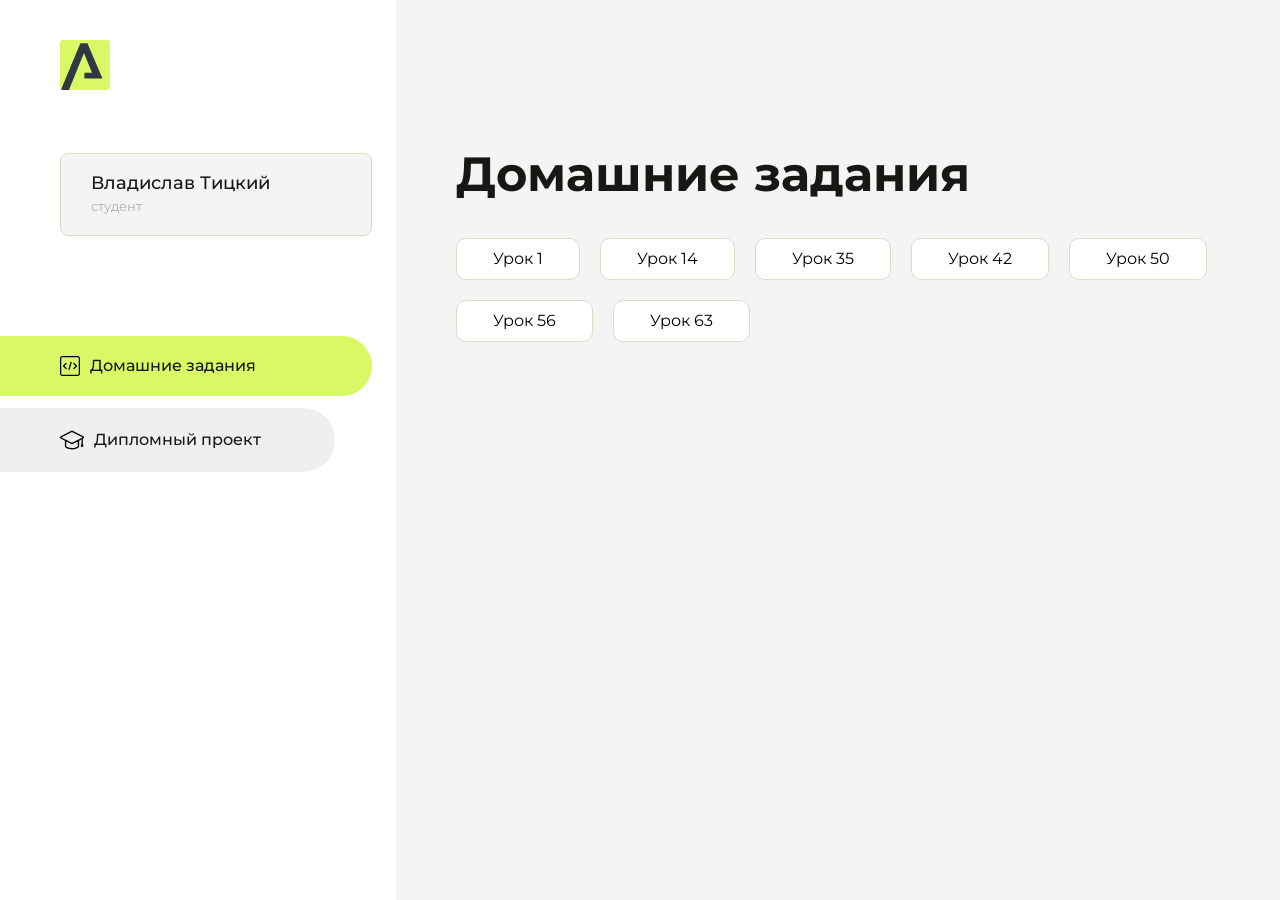
==== index.html @ e96ff666 "Update index.html" ====
<!DOCTYPE html>
<html lang="en">
<head>
    <meta charset="UTF-8">
    <meta name="viewport" content="width=device-width, initial-scale=1.0">
    <title>Домашняя работа</title>
    <link rel="shortcut icon" href="src/logo.ico" type="image/x-icon">
    <link rel="preconnect" href="https://fonts.googleapis.com">
    <link rel="preconnect" href="https://fonts.gstatic.com" crossorigin>
    <link href="https://fonts.googleapis.com/css2?family=Montserrat:wght@400;500;700&family=Rubik:wght@500&display=swap"
          rel="stylesheet">
    <link rel="stylesheet" href="src/style.css">
</head>
<body id="body">
<div class="overlay" id="overlay"></div>
<div class="layout">
    <div class="burger" id="burger">
        <svg viewBox="0 0 24 24" fill="none" xmlns="http://www.w3.org/2000/svg">
            <g id="SVGRepo_bgCarrier" stroke-width="0"></g>
            <g id="SVGRepo_tracerCarrier" stroke-linecap="round" stroke-linejoin="round"></g>
            <g id="SVGRepo_iconCarrier">
                <path d="M4 18L20 18" stroke="#DAF765" stroke-width="2" stroke-linecap="round"></path>
                <path d="M4 12L20 12" stroke="#DAF765" stroke-width="2" stroke-linecap="round"></path>
                <path d="M4 6L20 6" stroke="#DAF765" stroke-width="2" stroke-linecap="round"></path>
            </g>
        </svg>
    </div>
    <aside class="sidebar" id="sidebar">
        <div class="sidebar__inner">
            <div class="logo">
                <svg width="50" height="50" viewBox="0 0 50 50" fill="none" xmlns="http://www.w3.org/2000/svg">
                    <g clip-path="url(#clip0_513_74730)">
                        <path d="M46.17 -0.257004H3.83C1.57281 -0.257004 -0.257 1.57281 -0.257 3.83V46.17C-0.257 48.4272 1.57281 50.257 3.83 50.257H46.17C48.4272 50.257 50.257 48.4272 50.257 46.17V3.83C50.257 1.57281 48.4272 -0.257004 46.17 -0.257004Z"
                              fill="#DAF765"/>
                        <path d="M24.375 38.4H42.461L27.441 3.1585H20.4355C20.4355 3.1585 6.7895 35.881 1.1945 49.294C2.015 50.0275 3.0945 50.257 3.6945 50.257H8.8445L23.954 13.07L32.0465 32.8285H24.375V38.4Z"
                              fill="#323843"/>
                    </g>
                    <defs>
                        <clipPath id="clip0_513_74730">
                            <rect width="50" height="50" fill="white"/>
                        </clipPath>
                    </defs>
                </svg>
            </div>
            <div class="sidebar__user">
                <div class="sidebar__name">Владислав Тицкий</div>
                <div class="sidebar__text">студент</div>
            </div>
            <div class="sidebar__tabs">
                <div class="sidebar__item">
                    <button class="sidebar__button active" id="tasks">
                        <svg xmlns="http://www.w3.org/2000/svg" width="20" height="20" viewBox="0 0 20 20" fill="none">
                            <g clip-path="url(#clip0_704_74543)">
                                <path d="M17.7083 20H2.29167C1.0275 20 0 18.9725 0 17.7083V2.29167C0 1.0275 1.0275 0 2.29167 0H17.7083C18.9725 0 20 1.0275 20 2.29167V17.7083C20 18.9725 18.9725 20 17.7083 20ZM2.29167 1.25C1.7175 1.25 1.25 1.7175 1.25 2.29167V17.7083C1.25 18.2825 1.7175 18.75 2.29167 18.75H17.7083C18.2825 18.75 18.75 18.2825 18.75 17.7083V2.29167C18.75 1.7175 18.2825 1.25 17.7083 1.25H2.29167Z"
                                      fill="black"/>
                                <path d="M6.04167 13.125C5.88167 13.125 5.72167 13.0642 5.6 12.9417L3.1 10.4417C2.85583 10.1975 2.85583 9.80167 3.1 9.5575L5.6 7.0575C5.84417 6.81333 6.24 6.81333 6.48417 7.0575C6.72833 7.30167 6.72833 7.6975 6.48417 7.94167L4.42583 10L6.48417 12.0583C6.72833 12.3025 6.72833 12.6983 6.48417 12.9425C6.36167 13.0642 6.20167 13.125 6.04167 13.125Z"
                                      fill="black"/>
                                <path d="M8.95833 14.1667C8.9 14.1667 8.84 14.1583 8.78167 14.1417C8.45083 14.0442 8.26083 13.6967 8.35833 13.3658L10.4417 6.28251C10.5392 5.95084 10.8892 5.76417 11.2175 5.85917C11.5483 5.95667 11.7383 6.30417 11.6408 6.63501L9.5575 13.7183C9.47833 13.9908 9.22833 14.1667 8.95833 14.1667Z"
                                      fill="black"/>
                                <path d="M13.9583 13.125C13.7983 13.125 13.6383 13.0642 13.5167 12.9417C13.2725 12.6975 13.2725 12.3017 13.5167 12.0575L15.575 9.99916L13.5167 7.94083C13.2725 7.69666 13.2725 7.30083 13.5167 7.05666C13.7608 6.81249 14.1567 6.81249 14.4008 7.05666L16.9008 9.55666C17.145 9.80083 17.145 10.1967 16.9008 10.4408L14.4008 12.9408C14.2783 13.0642 14.1183 13.125 13.9583 13.125Z"
                                      fill="black"/>
                            </g>
                            <defs>
                                <clipPath id="clip0_704_74543">
                                    <rect width="20" height="20" fill="white"/>
                                </clipPath>
                            </defs>
                        </svg>
                        <span>Домашние задания</span></button>
                </div>
                <div class="sidebar__item">
                    <button class="sidebar__button" id="diplom">
                        <svg xmlns="http://www.w3.org/2000/svg" width="24" height="24" viewBox="0 0 24 24" fill="none">
                            <g clip-path="url(#clip0_704_74553)">
                                <path d="M23.2628 10.5971C23.7176 10.365 24 9.90375 24 9.39337C24 8.883 23.7176 8.42175 23.2628 8.18962L12.6135 2.75362C12.2291 2.55824 11.7705 2.55787 11.3854 2.75399L0.736875 8.19C0.282375 8.42175 0 8.883 0 9.39337C0 9.90375 0.282375 10.365 0.736875 10.5971L4.89038 12.7177V18.2074C4.89038 19.8154 8.412 21.393 12 21.393C15.5884 21.393 19.1096 19.815 19.1096 18.2074V12.7174L21.4609 11.517V15.8017L20.901 17.2305C20.7409 17.6389 20.7934 18.0994 21.0405 18.4616C21.2876 18.8246 21.6979 19.041 22.1366 19.041C22.5754 19.041 22.9852 18.8246 23.2324 18.462C23.4795 18.099 23.532 17.6385 23.3719 17.2301L22.8124 15.8021V10.827L23.2628 10.5971ZM17.7623 18.1721C17.6198 18.6375 15.3491 20.0419 12 20.0419C8.65088 20.0419 6.38025 18.6375 6.2415 18.2074V12.3037L6.23887 12.3019C6.23812 12.057 6.1065 11.8207 5.87325 11.7019L1.3515 9.39337L12 3.95737L22.6489 9.39337L12 14.8294L5.87325 11.7019C5.54063 11.5331 4.6695 11.6674 4.5 12C4.33012 12.3322 4.55813 12.5479 4.89038 12.7177L11.3857 16.0331C11.5781 16.1314 11.7889 16.1805 12 16.1805C12.2107 16.1805 12.4222 16.1314 12.6146 16.0331L17.7593 13.407L17.7623 18.1721Z"
                                      fill="black"/>
                            </g>
                            <defs>
                                <clipPath id="clip0_704_74553">
                                    <rect width="24" height="24" fill="white"/>
                                </clipPath>
                            </defs>
                        </svg>
                        <span>Дипломный проект</span></button>
                </div>
            </div>
        </div>

    </aside>
    <div class="content">
        <div class="container">
            <div class="content__block" id="tasksBlock">
                <div class="content__title">Домашние задания</div>
                <ul class="content__list">
                    <li class="content__list-item">
                        <a href="HeloAroken/index.html">Урок 1</a>
                    </li>
                     <li class="content__list-item">
                        <a href="Article/index.html">Урок 14 </a>
                    </li>
                     <li class="content__list-item">
                        <a href="Tabl/index.html">Урок 35 </a>
                    </li>
                     <li class="content__list-item">
                        <a href="Practik-form/index.html">Урок 42 </a>
                    </li>
                     <li class="content__list-item">
                        <a href="Fit-studio/article.html">Урок 50 </a>
                    </li>
                     <li class="content__list-item">
                        <a href="Flexbox/index.html">Урок 56 </a>
                    </li>
                     <li class="content__list-item">
                        <a href="Fit-studio-1/article.html">Урок 63 </a>
                    </li>
                </ul>
            </div>
            <div class="content__block hidden" id="diplomBlock">
                <div class="content__title">Дипломный проект</div>
                <div class="content__list-diplom">
                    <a href="ПАПКА-С-НОМЕРОМ-УРОКА">Ссылка на ДЗ</a>
                </div>
                <div class="content__decor">
                    <div class="content__decor-text">Давай проверим, чему ты научился!</div>
                    <div class="content__decor-img">
                        <img src="src/decor.png" alt="decor">
                    </div>
                </div>
            </div>
        </div>
    </div>
</div>
<script src="src/index.js"></script>
</body>
</html>
---- src/style.css ----
*{padding: 0;margin: 0;border: 0;}
*,*:before,*:after{-webkit-box-sizing: border-box;box-sizing: border-box;}
:focus,:active{outline: none;}
a:focus,a:active{outline: none;}
nav,footer,header,aside{display: block;}
html,body{
    height:100%;width:100%;
    font-size:100%;line-height:1;-ms-text-size-adjust:100%;-moz-text-size-adjust:100%;-webkit-text-size-adjust:100%;}
input,button,textarea{font-family:inherit;}
input::-ms-clear{display: none;}
button{cursor: pointer;}
button::-moz-focus-inner{padding:0;border:0;}
a,a:visited{text-decoration: none;}
a:hover{text-decoration: none;}
ul li{list-style: none;}
img{vertical-align: top;}
h1,h2,h3,h4,h5,h6{font-size:inherit;font-weight: inherit;}
a{color:inherit;}



body {
    font-family: "Montserrat",SansSerif;
    color: black;
}

body.overflow {
    overflow: hidden;
}



.layout {
    display: -webkit-box;
    display: -ms-flexbox;
    display: flex;
    min-height: 100vh;
}

.sidebar {
    padding: 40px 24px 40px 0;
    -ms-flex-negative: 0;
    flex-shrink: 0;
    background-color: white;
}



.content {
    -webkit-box-flex: 1;
    -ms-flex-positive: 1;
    flex-grow: 1;
    background-color: #F4F4F4;
}

.container {
    display: -webkit-box;
    display: -ms-flexbox;
    display: flex;
    -webkit-box-orient: vertical;
    -webkit-box-direction: normal;
    -ms-flex-direction: column;
    flex-direction: column;
    -webkit-box-pack: center;
    -ms-flex-pack: center;
    justify-content: center;
    -webkit-box-align: center;
    -ms-flex-align: center;
    align-items: center;
    padding: 150px 60px 80px 60px;
}


.logo {
    margin-left: 60px;
    margin-bottom: 60px;
}

.sidebar__user {
    background-color: #F4F4F4;
    padding: 20px 30px;
    margin-left: 60px;
    margin-bottom: 100px;
    border-radius: 8px;
    border: 1px solid #DADEC9;
}

.sidebar__name {
    color:#161814;
    font-size: 18px;
    font-weight: 500;
    margin-bottom: 6px;
}

.sidebar__text {
    color: #AFB1A7;
    font-size: 13px;
    font-weight: 400;
    line-height: 130%; /* 16.9px */
}

.sidebar__item {
    width: 372px;
}

.sidebar__button {
    display: -webkit-box;
    display: -ms-flexbox;
    display: flex;
    -webkit-box-align: center;
    -ms-flex-align: center;
    align-items: center;
    gap: 10px;
    padding: 20px 60px;
    margin-bottom: 12px;
    border-radius: 0px 100px 100px 0px;
    -webkit-transition: all .5s;
    -o-transition: all .5s;
    transition: all .5s;
    cursor: pointer;
    width: 90%;
    color:#161814;
    font-size: 16px;
    font-weight: 500;
}

.sidebar__button.active , .sidebar__button:hover {
    width: 100%;
    background-color: #DAF765;
}


.content__title {
    color: #161814;
    font-size: 48px;
    font-weight: 700;
    margin-bottom: 40px;
}

.content__list {
    display: -webkit-box;
    display: -ms-flexbox;
    display: flex;
    -webkit-box-align: center;
    -ms-flex-align: center;
    align-items: center;
    -ms-flex-wrap: wrap;
    flex-wrap: wrap;
    gap: 20px;
}



.content__list-item  {
    cursor: pointer;
    padding: 12px 18px;
    background-color: #fff;
    border-radius: 10px;
    border: 1px solid #DADEC9;
    -webkit-transition: all .3s;
    -o-transition: all .3s;
    transition: all .3s;
}

.content__list-item:hover,.content__list-diplom:hover {
    background-color: #AFB1A7;
}

li a {
    padding: 12px 18px;

}


.content__list-diplom {
    -webkit-transition: all .3s;
    -o-transition: all .3s;
    transition: all .3s;
    display: inline-block;
    padding: 12px 18px;
    background-color: #fff;
    border-radius: 10px;
    border: 1px solid #DADEC9;
}

.content__decor {
    display: -webkit-box;
    display: -ms-flexbox;
    display: flex;
    -webkit-box-align: center;
    -ms-flex-align: center;
    align-items: center;
}

.content__decor-text {
    color:#BEDD44;
    font-size: 36px;
    font-weight: 700;
    line-height: 110%; /* 39.6px */
}

.content__block {
    max-width: 1200px;
}

.content__block.hidden {
    display: none;
}

.content__decor-img img{
    width: 100%;
}

.burger {
    display: none;
    padding: 5px;
    position: fixed;
    top: 3%;
    right: 7%;
    width: 40px;
    height: 40px;
    background-color: #161814;
    border-radius: 50%;
    z-index: 10;
    border: 1px solid #DAF765;
}

@media (max-width: 768px) {
    .burger {
        display: block;
    }

    .sidebar {
        -webkit-transition: all .3s;
        -o-transition: all .3s;
        transition: all .3s;
        -webkit-transform: translateX(-100%);
        -ms-transform: translateX(-100%);
        transform: translateX(-100%);
        position: fixed;
        top: 0;
        left: 0;
        bottom: 0;
        z-index: 5;
    }

    .sidebar.show {
        -webkit-transform: translateX(0%);
        -ms-transform: translateX(0%);
        transform: translateX(0%);
    }

    .overlay {
        opacity: 0;
        pointer-events: none;
        -webkit-transition: all .3s;
        -o-transition: all .3s;
        transition: all .3s;
        position: absolute;
        top: 0;
        right: 0;
        left: 0;
        bottom: 0;
        z-index: 3;
        background-color: #000000e0;
    }

    .overlay.show {
        opacity: 1;
        pointer-events: all;
    }

    .container {
        padding: 40px 20px;
        min-height: 100%;
    }

    .content__decor {
        margin-top: 20px;
        -webkit-box-orient: vertical;
        -webkit-box-direction: normal;
        -ms-flex-direction: column;
        flex-direction: column;
    }
}

@media (max-width: 400px) {
    .sidebar__user {
        margin-left: 0;
    }
}
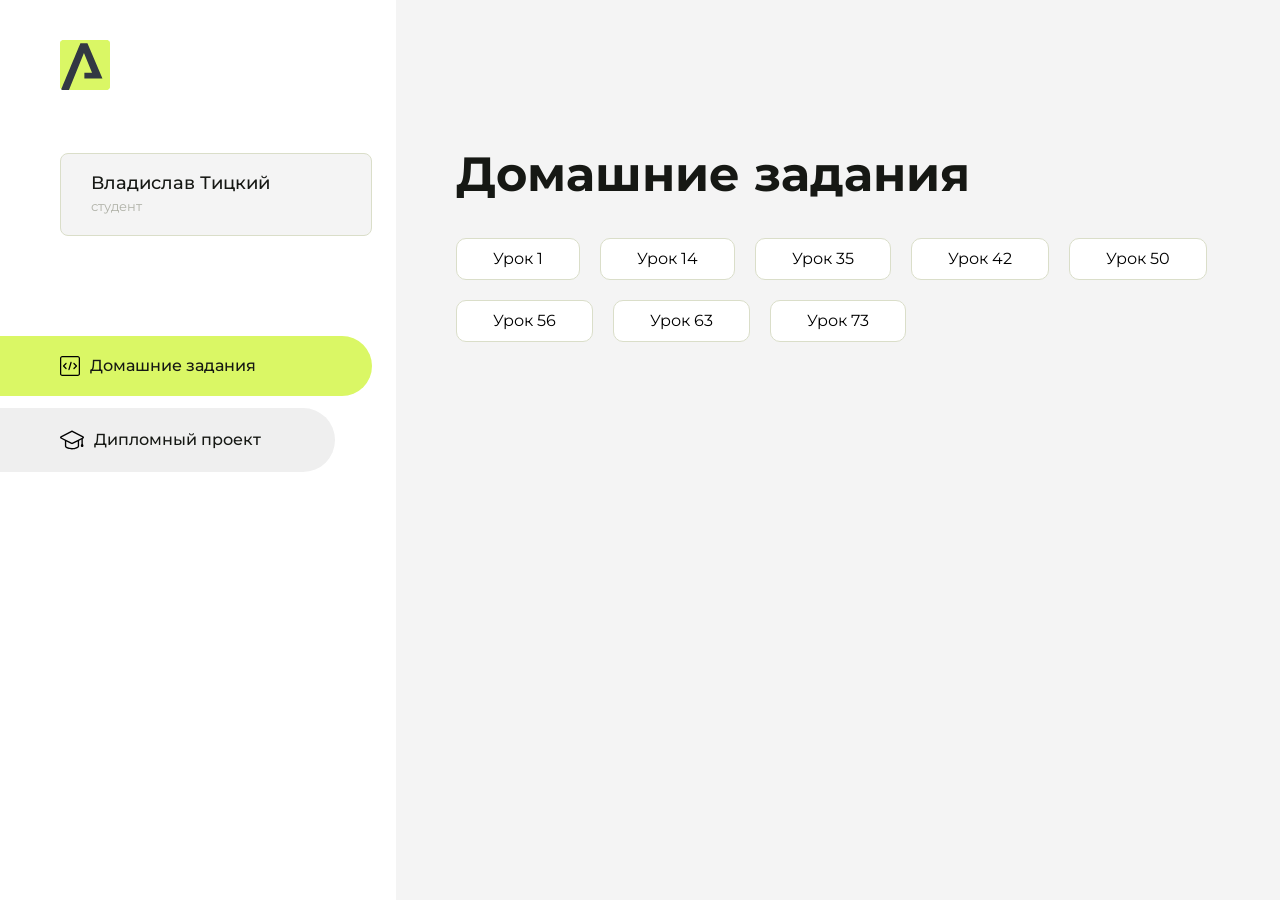
==== commit e301d237: "Update index.html" ====
--- a/index.html
+++ b/index.html
@@ -113,6 +113,9 @@
                      <li class="content__list-item">
                         <a href="Fit-studio-1/article.html">Урок 63 </a>
                     </li>
+                     <li class="content__list-item">
+                        <a href="Practik-form/index.html">Урок 73 </a>
+                    </li>
                 </ul>
             </div>
             <div class="content__block hidden" id="diplomBlock">
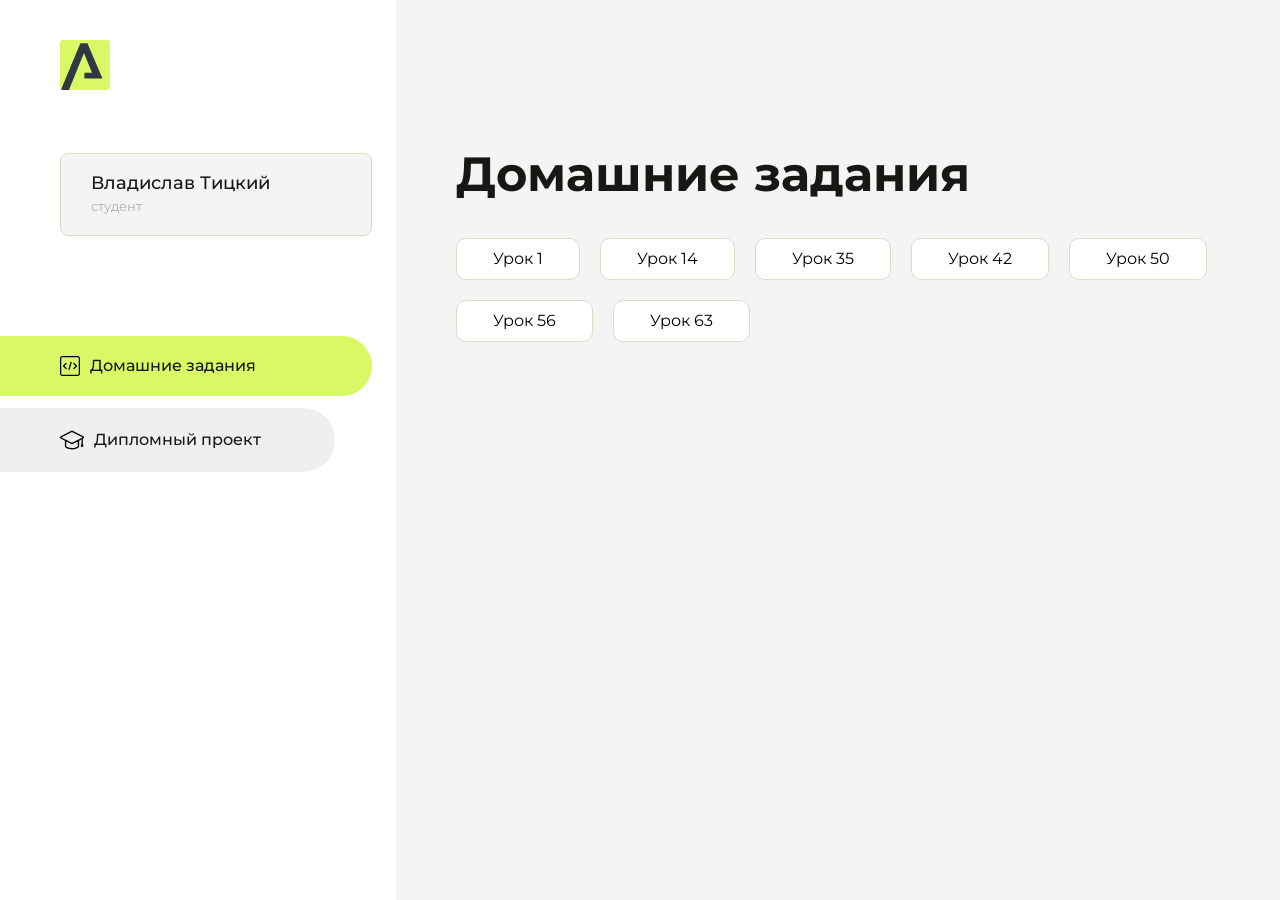
==== commit b599c6af: "Update index.html" ====
--- a/index.html
+++ b/index.html
@@ -113,9 +113,6 @@
                      <li class="content__list-item">
                         <a href="Fit-studio-1/article.html">Урок 63 </a>
                     </li>
-                     <li class="content__list-item">
-                        <a href="Practik-form/index.html">Урок 73 </a>
-                    </li>
                 </ul>
             </div>
             <div class="content__block hidden" id="diplomBlock">
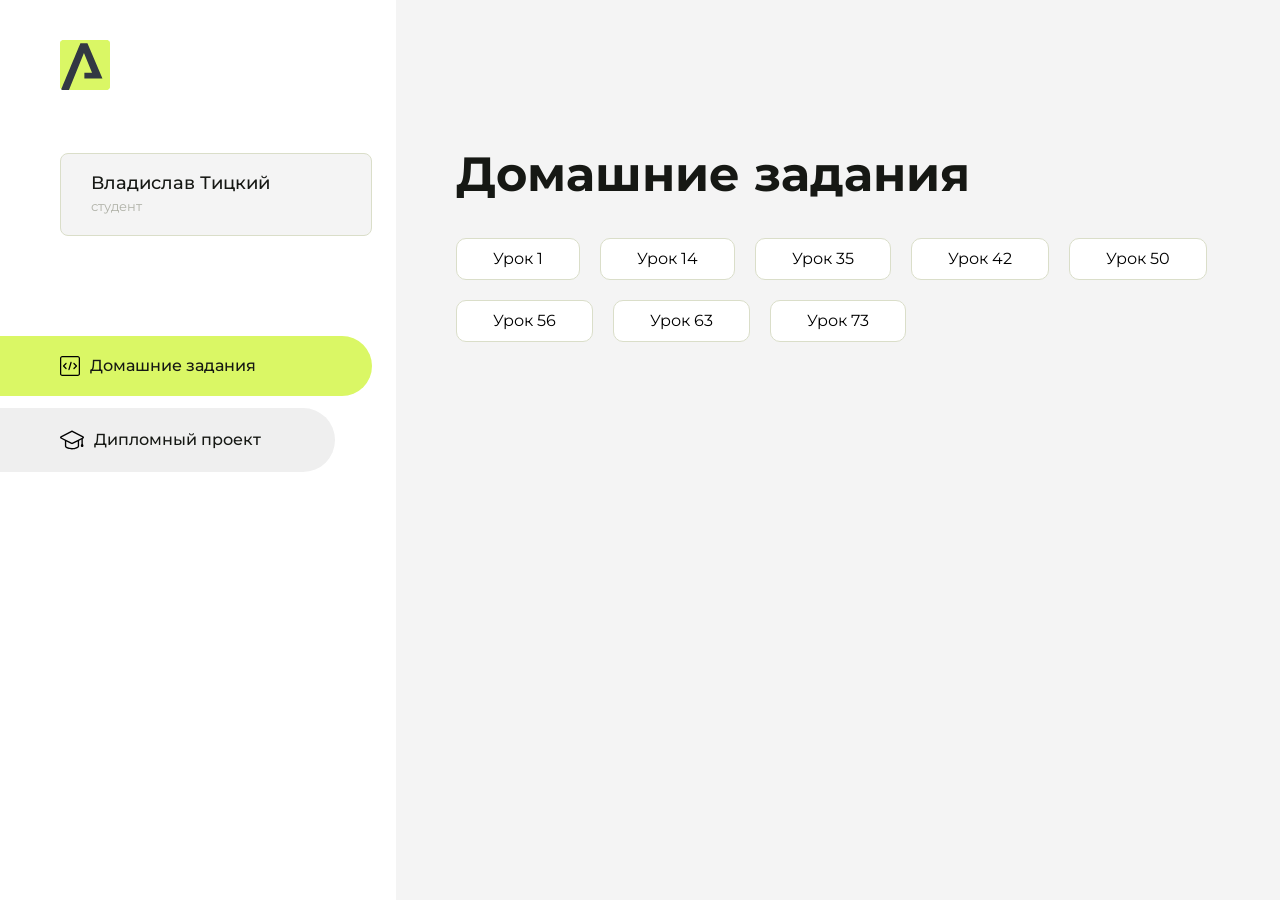
==== commit f8f25c60: "Update index.html" ====
--- a/index.html
+++ b/index.html
@@ -113,6 +113,9 @@
                      <li class="content__list-item">
                         <a href="Fit-studio-1/article.html">Урок 63 </a>
                     </li>
+                     <li class="content__list-item">
+                        <a href="Form/article.html">Урок 73 </a>
+                    </li>
                 </ul>
             </div>
             <div class="content__block hidden" id="diplomBlock">
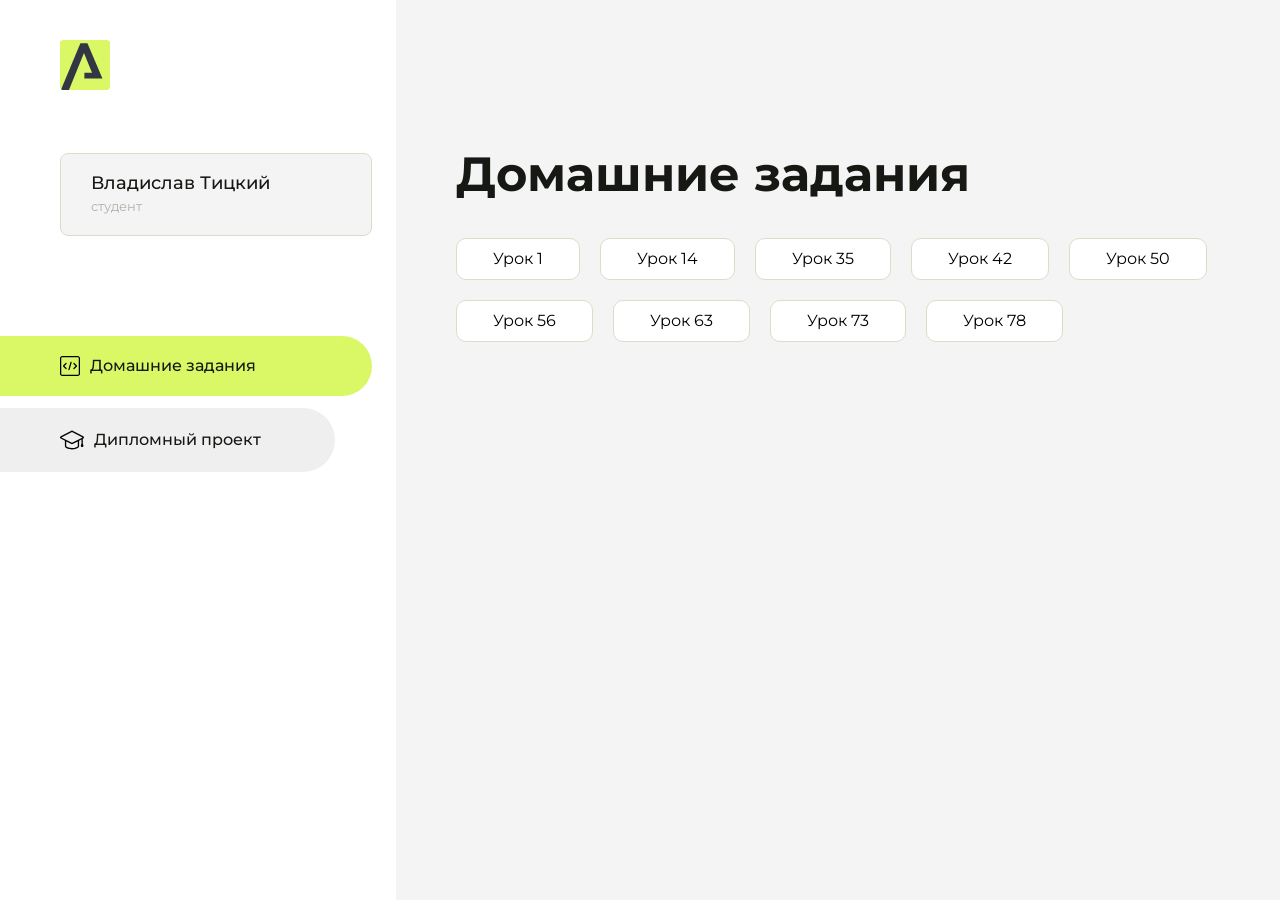
==== commit b0e9c5ed: "Update index.html" ====
--- a/index.html
+++ b/index.html
@@ -114,7 +114,10 @@
                         <a href="Fit-studio-1/article.html">Урок 63 </a>
                     </li>
                      <li class="content__list-item">
-                        <a href="Form/article.html">Урок 73 </a>
+                        <a href="Form/index.html">Урок 73 </a>
+                    </li>
+                    <li class="content__list-item">
+                        <a href="Fit-studio-2/index.html">Урок 78 </a>
                     </li>
                 </ul>
             </div>
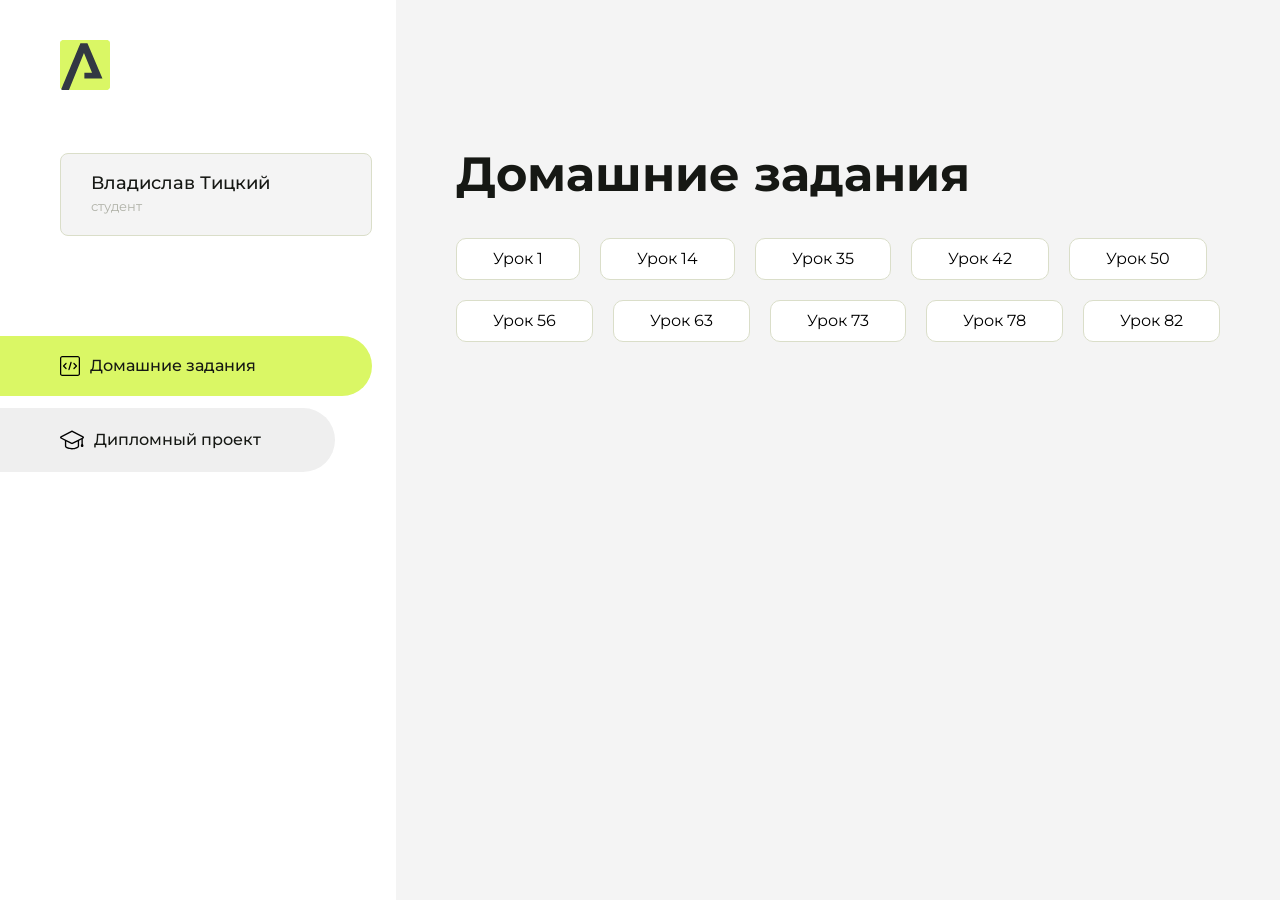
==== commit 84818b1f: "Update index.html" ====
--- a/index.html
+++ b/index.html
@@ -119,6 +119,9 @@
                     <li class="content__list-item">
                         <a href="Fit-studio-2/index.html">Урок 78 </a>
                     </li>
+                    <li class="content__list-item">
+                        <a href="Fit-studio-3/index.html">Урок 82 </a>
+                    </li>
                 </ul>
             </div>
             <div class="content__block hidden" id="diplomBlock">
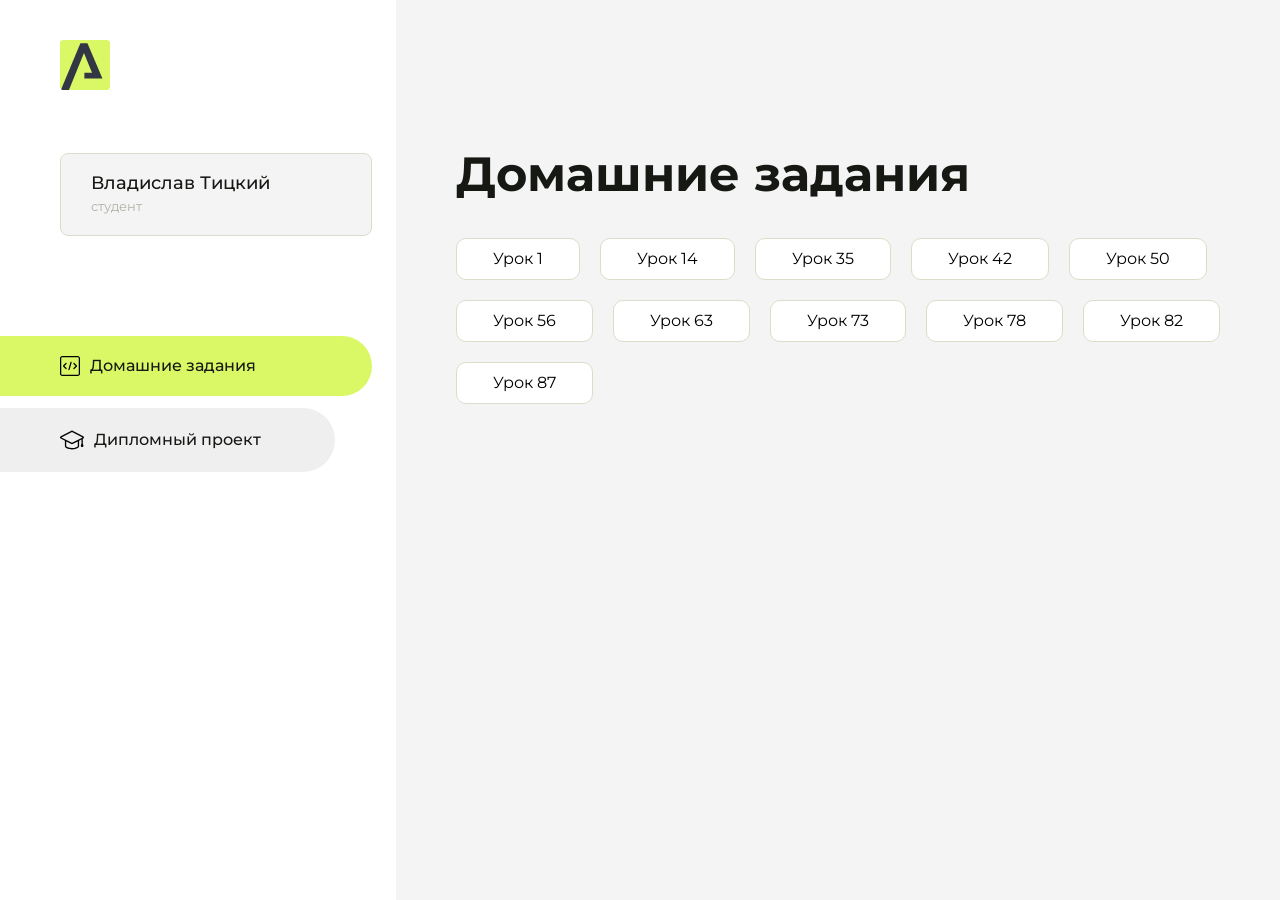
==== commit 6a3915f4: "Update index.html" ====
--- a/index.html
+++ b/index.html
@@ -122,6 +122,9 @@
                     <li class="content__list-item">
                         <a href="Fit-studio-3/index.html">Урок 82 </a>
                     </li>
+                    <li class="content__list-item">
+                        <a href="Fit-studio-final/index.html">Урок 87 </a>
+                    </li>
                 </ul>
             </div>
             <div class="content__block hidden" id="diplomBlock">
